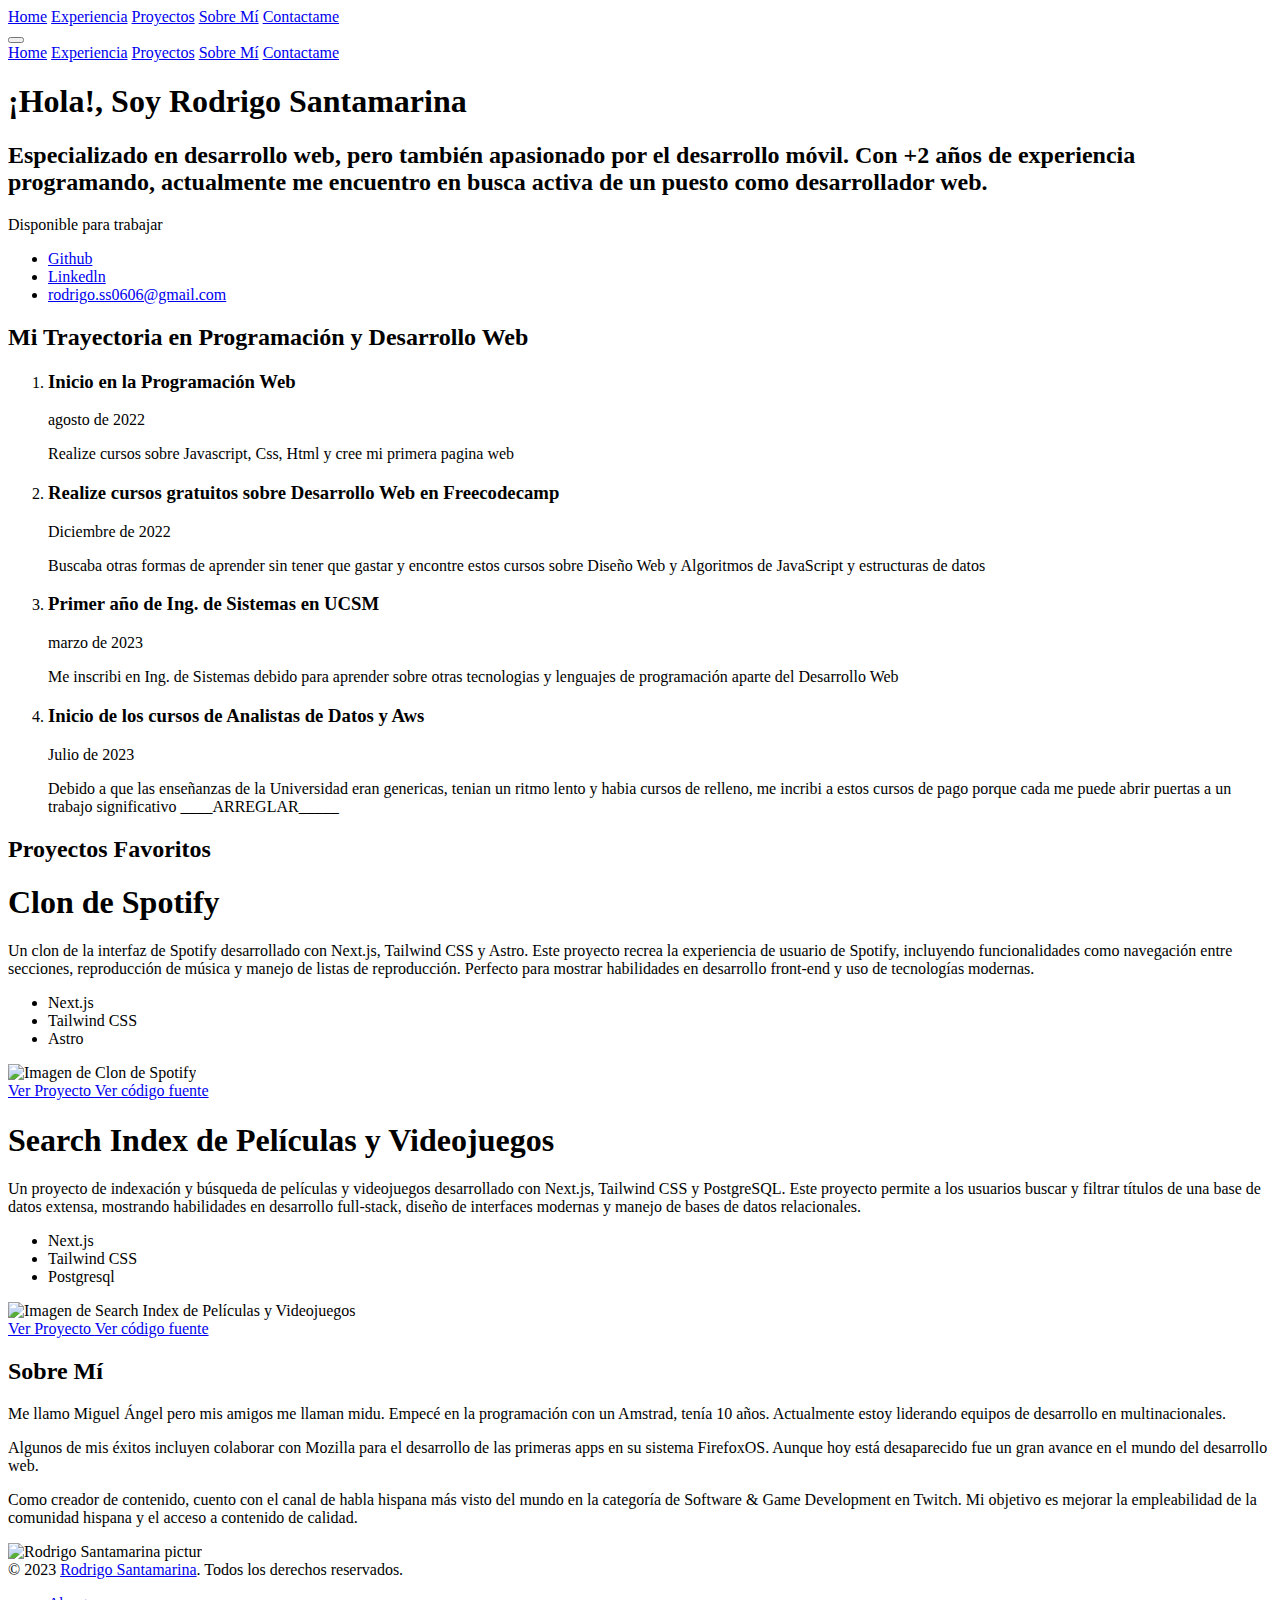
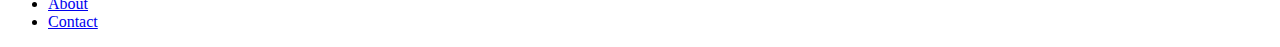
==== ejercicios/ejercicio_01/index.html @ 7a1667be "ejercicios completos" ====
<!DOCTYPE html>
<html lang="en" data-astro-cid-sckkx6r4>
  <head>
    <meta charset="UTF-8" />
    <meta name="description" content="Astro description" />
    <meta name="viewport" content="width=device-width" />
    <link rel="icon" type="image/svg+xml" href="/favicon.svg" />
    <title>Portafolio de Rodrigo S.S. - Desarollador web</title>
    <meta
      name="description"
      content="Portafolio de Rodrigo Sucapuca Santamarina, desarrollador web especializado en crear soluciones eficientes y atractivas. Explora proyectos, habilidades, y experiencia en desarrollo web."
    />
    <meta
      name="keywords"
      content="portafolio, desarrollador web, Rodrigo Sucapuca Santamarina, proyectos web, HTML, CSS, JavaScript, React, desarrollo web"
    />
    <meta name="author" content="Rodrigo Sucapuca Santamarina" />
    <link rel="stylesheet" href="/_astro/index.0lMDP-ty.css" />
    <script type="module" src="/_astro/hoisted.aRa5R7Tn.js"></script>
  </head>
  <body data-astro-cid-sckkx6r4>
    <main data-astro-cid-sckkx6r4>
      <header
        class="sticky md:flex hidden top-0 z-10 backdrop-filter backdrop-blur-lg justify-center items-center xl:w-[1280px] w-full h-full py-2 mx-auto"
      >
        <nav
          class="flex items-center justify-between max-w-[520px] w-full font-semibold"
        >
          <a
            class="hover:bg-white/30 text-white/80 gap-1 rounded-3xl px-3 py-1 box-content font-medium flex items-center"
            href="#top"
          >
            Home</a
          >
          <a
            class="hover:bg-white/30 text-white/80 gap-1 rounded-3xl px-3 py-1 box-content font-medium flex items-center"
            href="#experiencia"
          >
            Experiencia</a
          >
          <a
            class="hover:bg-white/30 text-white/80 gap-1 rounded-3xl px-3 py-1 box-content font-medium flex items-center"
            href="#proyectos"
          >
            Proyectos</a
          >
          <a
            class="hover:bg-white/30 text-white/80 gap-1 w-auto rounded-3xl px-3 py-1 box-content font-medium flex items-center justify-center"
            href="#sobre-mi"
          >
            <span class="whitespace-nowrap">Sobre Mí</span></a
          >
          <a
            class="hover:bg-white/30 text-white/80 gap-1 rounded-3xl px-3 py-1 box-content font-medium flex items-center"
            href="#contacto"
            >Contactame</a
          >
        </nav>
      </header>
      <button
        id="buttonSideMenu"
        class="fixed md:hidden text-white/80 p-2 w-full top-0"
      ></button>
      <header
        id="sideMenu"
        class="fixed hidden w-full h-full z-10 bg-[#020202]/40 transform transition-transform duration-500 ease-in-out"
      >
        <nav
          class="flex flex-col left-0 h-full items-center max-w-[520px] w-52 bg-[#020202] font-semibold"
        >
          <a
            class="hover:bg-white/30 text-white/80 gap-1 w-full py-4 box-content border-b-[1px] border-white border-solid font-medium flex items-center justify-center"
            href="#top"
          >
            Home</a
          >
          <a
            class="hover:bg-white/30 text-white/80 gap-1 w-full py-4 box-content border-b-[1px] border-white border-solid font-medium flex items-center justify-center"
            href="#experiencia"
          >
            Experiencia</a
          >
          <a
            class="hover:bg-white/30 text-white/80 gap-1 w-full py-4 box-content border-b-[1px] border-white border-solid font-medium flex items-center justify-center"
            href="#proyectos"
          >
            Proyectos</a
          >
          <a
            class="hover:bg-white/30 text-white/80 gap-1 w-full py-4 box-content border-b-[1px] border-white border-solid font-medium flex items-center justify-center"
            href="#sobre-mi"
          >
            <span>Sobre Mí</span></a
          >
          <a
            class="hover:bg-white/30 text-white/80 gap-1 w-full py-4 box-content border-b-[1px] border-white border-solid font-medium flex items-center justify-center"
            href="#contacto"
          >
            Contactame</a
          >
        </nav>
      </header>
      <main class="px-4">
        <section
          id="undefined"
          class="flex flex-col py-44 max-w-[1000px] m-auto pb-72"
        >
          <h1
            class="flex gap-2 md:text-4xl lg:text-5xl font-bold text-3xl mb-8 lg:mb-12 text-white opacity-90"
          >
            ¡Hola!, Soy Rodrigo Santamarina
          </h1>
          <h2
            class="text-lg sm:text-xl md:text-xl lg:text-2xl opacity-90 text-pretty"
          >
            Especializado en desarrollo web, pero también apasionado por el
            desarrollo móvil. Con <b>+2 años de experiencia programando</b>,
            actualmente me encuentro
            <strong>en busca activa de un puesto como desarrollador web</strong
            >.
          </h2>
          <nav class="mt-8 flex gap-3">
            <div
              class="flex items-center border-r-2 border-[#908f8d] border-solid pr-4"
            >
              <span class="relative flex overflow-hidden rounded-full p-[1px]">
                <span
                  class="absolute inset-[-1000%] animate-[spin_2s_linear_infinite] bg-[conic-gradient(from_90deg_at_50%_50%,#E2CBFF_0%,#393BB2_50%,#E2CBFF_100%)]"
                ></span>
                <div
                  class="inline-flex h-full w-full select-none items-center justify-center rounded-full bg-slate-950/90 px-3 py-1 text-sm font-medium text-white backdrop-blur-3xl"
                >
                  Disponible para trabajar
                </div>
              </span>
            </div>
            <ul class="flex gap-4 flex-wrap">
              <li>
                <a
                  href="https://github.com/Rodrigoss06"
                  class="rounded-full bg-white/5 hover:scale-110 hover:bg-white/10 transition border border-white/5 flex justify-center items-center gap-x-2 py-1 px-3 text-white"
                  href="https://github.com/Rodrigoss06"
                  target="_blank"
                >
                  Github
                </a>
              </li>
              <li>
                <a
                  href="https://www.linkedin.com/in/rodrigo-sucapuca-santamarina-329515211/"
                  class="rounded-full bg-white/5 hover:scale-110 hover:bg-white/10 transition border border-white/5 flex justify-center items-center gap-x-2 py-1 px-3 text-white"
                  href="https://www.linkedin.com/in/rodrigo-sucapuca-santamarina-329515211/"
                  target="_blank"
                >
                  Linkedln
                </a>
              </li>
              <li>
                <a
                  href="/"
                  class="rounded-full bg-white/5 hover:scale-110 hover:bg-white/10 transition border border-white/5 flex justify-center items-center gap-x-2 py-1 px-3 text-white"
                  href="/"
                  target="_blank"
                >
                  rodrigo.ss0606@gmail.com
                </a>
              </li>
            </ul>
          </nav>
        </section>
        <section
          id="experiencia"
          class="flex flex-col undefined max-w-[1000px] m-auto pb-72"
        >
          <h2
            class="flex gap-3 text-3xl font-semibold mb-6 text-white opacity-85"
          >
            Mi Trayectoria en Programación y Desarrollo Web
          </h2>
          <ol class="relative border-s border-gray-200 dark:border-gray-700">
            <li class="mb-10 ms-4">
              <div
                class="absolute w-3 h-3 bg-gray-200 rounded-full mt-1.5 -start-1.5 border border-white dark:border-gray-900 dark:bg-gray-700"
              ></div>
              <article
                class="group p-4 rounded-lg flex max-w-4xl flex-col -inset-2 -z-[1] transition lg:-inset-6 lg:block hover:bg-cyan-800/30 hover:shadow-[inset_0_1px_0_0_rgba(148,163,184,0.1)] hover:drop-shadow-lg focus-within:bg-cyan-800/30 focus-within:shadow-[inset_0_1px_0_0_rgba(148,163,184,0.1)] focus-within:drop-shadow-lg"
              >
                <header class="mb-8 space-y-3">
                  <h3
                    class="text-2xl font-bold text-white group-hover:text-[#FACC15]"
                  >
                    <span>Inicio en la Programación Web</span>
                  </h3>
                  <time
                    class="mb-1 text-lg font-semibold leading-none opacity-60"
                    >agosto de 2022
                  </time>
                </header>
                <div class="space-y-[11h]">
                  <p
                    class="mb-4 text-pretty text-lg font-normal text-white opacity-75"
                  >
                    Realize cursos sobre Javascript, Css, Html y cree mi primera
                    pagina web
                  </p>
                </div>
              </article>
            </li>
            <li class="mb-10 ms-4">
              <div
                class="absolute w-3 h-3 bg-gray-200 rounded-full mt-1.5 -start-1.5 border border-white dark:border-gray-900 dark:bg-gray-700"
              ></div>
              <article
                class="group p-4 rounded-lg flex max-w-4xl flex-col -inset-2 -z-[1] transition lg:-inset-6 lg:block hover:bg-cyan-800/30 hover:shadow-[inset_0_1px_0_0_rgba(148,163,184,0.1)] hover:drop-shadow-lg focus-within:bg-cyan-800/30 focus-within:shadow-[inset_0_1px_0_0_rgba(148,163,184,0.1)] focus-within:drop-shadow-lg"
              >
                <header class="mb-8 space-y-3">
                  <h3
                    class="text-2xl font-bold text-white group-hover:text-[#FACC15]"
                  >
                    <span
                      >Realize cursos gratuitos sobre Desarrollo Web en
                      Freecodecamp</span
                    >
                  </h3>
                  <time
                    class="mb-1 text-lg font-semibold leading-none opacity-60"
                    >Diciembre de 2022
                  </time>
                </header>
                <div class="space-y-[11h]">
                  <p
                    class="mb-4 text-pretty text-lg font-normal text-white opacity-75"
                  >
                    Buscaba otras formas de aprender sin tener que gastar y
                    encontre estos cursos sobre Diseño Web y Algoritmos de
                    JavaScript y estructuras de datos
                  </p>
                </div>
              </article>
            </li>
            <li class="mb-10 ms-4">
              <div
                class="absolute w-3 h-3 bg-gray-200 rounded-full mt-1.5 -start-1.5 border border-white dark:border-gray-900 dark:bg-gray-700"
              ></div>
              <article
                class="group p-4 rounded-lg flex max-w-4xl flex-col -inset-2 -z-[1] transition lg:-inset-6 lg:block hover:bg-cyan-800/30 hover:shadow-[inset_0_1px_0_0_rgba(148,163,184,0.1)] hover:drop-shadow-lg focus-within:bg-cyan-800/30 focus-within:shadow-[inset_0_1px_0_0_rgba(148,163,184,0.1)] focus-within:drop-shadow-lg"
              >
                <header class="mb-8 space-y-3">
                  <h3
                    class="text-2xl font-bold text-white group-hover:text-[#FACC15]"
                  >
                    <span>Primer año de Ing. de Sistemas en UCSM</span>
                  </h3>
                  <time
                    class="mb-1 text-lg font-semibold leading-none opacity-60"
                    >marzo de 2023
                  </time>
                </header>
                <div class="space-y-[11h]">
                  <p
                    class="mb-4 text-pretty text-lg font-normal text-white opacity-75"
                  >
                    Me inscribi en Ing. de Sistemas debido para aprender sobre
                    otras tecnologias y lenguajes de programación aparte del
                    Desarrollo Web
                  </p>
                </div>
              </article>
            </li>
            <li class="mb-10 ms-4">
              <div
                class="absolute w-3 h-3 bg-gray-200 rounded-full mt-1.5 -start-1.5 border border-white dark:border-gray-900 dark:bg-gray-700"
              ></div>
              <article
                class="group p-4 rounded-lg flex max-w-4xl flex-col -inset-2 -z-[1] transition lg:-inset-6 lg:block hover:bg-cyan-800/30 hover:shadow-[inset_0_1px_0_0_rgba(148,163,184,0.1)] hover:drop-shadow-lg focus-within:bg-cyan-800/30 focus-within:shadow-[inset_0_1px_0_0_rgba(148,163,184,0.1)] focus-within:drop-shadow-lg"
              >
                <header class="mb-8 space-y-3">
                  <h3
                    class="text-2xl font-bold text-white group-hover:text-[#FACC15]"
                  >
                    <span
                      >Inicio de los cursos de Analistas de Datos y Aws</span
                    >
                  </h3>
                  <time
                    class="mb-1 text-lg font-semibold leading-none opacity-60"
                    >Julio de 2023
                  </time>
                </header>
                <div class="space-y-[11h]">
                  <p
                    class="mb-4 text-pretty text-lg font-normal text-white opacity-75"
                  >
                    Debido a que las enseñanzas de la Universidad eran
                    genericas, tenian un ritmo lento y habia cursos de relleno,
                    me incribi a estos cursos de pago porque cada me puede abrir
                    puertas a un trabajo significativo ____ARREGLAR_____
                  </p>
                </div>
              </article>
            </li>
          </ol>
        </section>
        <section
          id="proyectos"
          class="flex flex-col undefined max-w-[1000px] m-auto pb-72"
        >
          <h2
            class="flex gap-3 mb-8 text-2xl items-center text-white opacity-85"
          >
            Proyectos Favoritos
          </h2>
          <article
            class="flex flex-col justify-center items-center bg-gradient-to-br from-[rgb(25,25,25)] to-purple-800/15 p-6 rounded-lg shadow-md mb-16"
          >
            <h1 class="lg:text-3xl text-2xl font-bold text-white mb-2">
              Clon de Spotify
            </h1>
            <p class="lg:text-xl text-gray-400 mb-4">
              Un clon de la interfaz de Spotify desarrollado con Next.js,
              Tailwind CSS y Astro. Este proyecto recrea la experiencia de
              usuario de Spotify, incluyendo funcionalidades como navegación
              entre secciones, reproducción de música y manejo de listas de
              reproducción. Perfecto para mostrar habilidades en desarrollo
              front-end y uso de tecnologías modernas.
            </p>
            <ul class="flex space-x-2 mb-2" style="align-self: flex-start">
              <li>
                <span
                  class="text-sm rounded flex gap-2 py-1 px-1 bg-black text-white"
                  >Next.js</span
                >
              </li>
              <li>
                <span
                  class="text-sm rounded flex gap-2 py-1 px-1 bg-white text-black"
                  >Tailwind CSS</span
                >
              </li>
              <li>
                <span
                  class="text-sm rounded flex gap-2 py-1 px-1 bg-white text-black"
                  >Astro</span
                >
              </li>
            </ul>
            <img
              src="/projects/ClonSpotify.jpg"
              alt="Imagen de Clon de Spotify"
              class="w-full h-auto mb-4 rounded shadow-2xl shadow-white/10"
            />
            <div class="flex space-x-4">
              <a
                href="https://clon-spotify-astrojs.pages.dev/"
                target="_blank"
                class="inline-flex justify-center gap-x-2 items-center px-2 py-1 md:px-4 md:py-2 text-xs md:text-base transition font-medium bg-white/5 border-gray-300 rounded-full hover:bg-gray-100 hover:scale-110 hover:bg-white/10 focus:z-10 focus:ring-4 focus:outline-none focus:ring-gray-200"
              >
                Ver Proyecto </a
              ><a
                href="https://github.com/Rodrigoss06/Clon-spoty-astrojs"
                target="_blank"
                class="inline-flex justify-center gap-x-2 items-center px-2 py-1 md:px-4 md:py-2 text-xs md:text-base transition font-medium bg-white/5 border-gray-300 rounded-full hover:bg-gray-100 hover:scale-110 hover:bg-white/10 focus:z-10 focus:ring-4 focus:outline-none focus:ring-gray-200"
              >
                Ver código fuente
              </a>
            </div>
          </article>
          <article
            class="flex flex-col justify-center items-center bg-gradient-to-br from-[rgb(25,25,25)] to-purple-800/15 p-6 rounded-lg shadow-md mb-16"
          >
            <h1 class="lg:text-3xl text-2xl font-bold text-white mb-2">
              Search Index de Películas y Videojuegos
            </h1>
            <p class="lg:text-xl text-gray-400 mb-4">
              Un proyecto de indexación y búsqueda de películas y videojuegos
              desarrollado con Next.js, Tailwind CSS y PostgreSQL. Este proyecto
              permite a los usuarios buscar y filtrar títulos de una base de
              datos extensa, mostrando habilidades en desarrollo full-stack,
              diseño de interfaces modernas y manejo de bases de datos
              relacionales.
            </p>
            <ul class="flex space-x-2 mb-2" style="align-self: flex-start">
              <li>
                <span
                  class="text-sm rounded flex gap-2 py-1 px-1 bg-black text-white"
                  >Next.js</span
                >
              </li>
              <li>
                <span
                  class="text-sm rounded flex gap-2 py-1 px-1 bg-white text-black"
                  >Tailwind CSS</span
                >
              </li>
              <li>
                <span
                  class="text-sm rounded flex gap-2 py-1 px-1 bg-[#31668F] text-whitw"
                  >Postgresql</span
                >
              </li>
            </ul>
            <img
              src="/projects/SearchIndexed.webp"
              alt="Imagen de Search Index de Películas y Videojuegos"
              class="w-full h-auto mb-4 rounded shadow-2xl shadow-white/10"
            />
            <div class="flex space-x-4">
              <a
                href="https://search-index-movies-videogames.pages.dev/"
                target="_blank"
                class="inline-flex justify-center gap-x-2 items-center px-2 py-1 md:px-4 md:py-2 text-xs md:text-base transition font-medium bg-white/5 border-gray-300 rounded-full hover:bg-gray-100 hover:scale-110 hover:bg-white/10 focus:z-10 focus:ring-4 focus:outline-none focus:ring-gray-200"
              >
                Ver Proyecto </a
              ><a
                href="https://github.com/Rodrigoss06/Search-index-movies-videogames"
                target="_blank"
                class="inline-flex justify-center gap-x-2 items-center px-2 py-1 md:px-4 md:py-2 text-xs md:text-base transition font-medium bg-white/5 border-gray-300 rounded-full hover:bg-gray-100 hover:scale-110 hover:bg-white/10 focus:z-10 focus:ring-4 focus:outline-none focus:ring-gray-200"
              >
                Ver código fuente
              </a>
            </div>
          </article>
        </section>
        <section
          id="sobre-mi"
          class="flex flex-col undefined max-w-[1000px] m-auto pb-72"
        >
          <h2
            class="flex gap-3 mb-8 text-2xl items-center text-white opacity-85"
          >
            Sobre Mí
          </h2>
          <article class="flex gap-x-10">
            <div class="[&>p]:mb-4">
              <p>
                Me llamo Miguel Ángel pero mis amigos me llaman midu. Empecé en
                la programación con un Amstrad, tenía 10 años. Actualmente estoy
                liderando equipos de desarrollo en multinacionales.
              </p>
              <p>
                Algunos de mis éxitos incluyen colaborar con Mozilla para el
                desarrollo de las primeras apps en su sistema FirefoxOS. Aunque
                hoy está desaparecido fue un gran avance en el mundo del
                desarrollo web.
              </p>
              <p>
                Como creador de contenido, cuento con el canal de habla hispana
                más visto del mundo en la categoría de Software & Game
                Development en Twitch. Mi objetivo es mejorar la empleabilidad
                de la comunidad hispana y el acceso a contenido de calidad.
              </p>
            </div>
            <img
              class="size-64 rounded-full"
              src="/about.png"
              alt="Rodrigo Santamarina pictur"
            />
          </article>
        </section>
      </main>
      <footer
        class="rounded-lg shadow m-4 bg-gray-800 xl:w-[1280px] w-full h-full mx-auto"
      >
        <div
          class="w-full mx-auto max-w-screen-xl p-4 md:flex md:items-center md:justify-between"
        >
          <span class="text-sm sm:text-center text-gray-400 hover:underline"
            >© 2023 <a href="#" class="hover:underline">Rodrigo Santamarina</a>.
            Todos los derechos reservados.
          </span>
          <ul
            class="flex flex-wrap items-center mt-3 text-sm font-medium text-gray-400 sm:mt-0"
          >
            <li>
              <a href="#" target="_blank" class="hover:underline me-4 md:me-6"
                >About</a
              >
            </li>
            <li>
              <a href="#" target="_blank" class="hover:underline">Contact</a>
            </li>
          </ul>
        </div>
      </footer>
      <div
        data-particles
        class="pointer-events-none absolute inset-0 top-0 z-50 mx-auto w-full max-w-screen-lg"
        data-astro-cid-sckkx6r4
      >
        <!-- Inspired by: https://cruip.com/how-to-create-a-beautiful-particle-animation-with-html-canvas/ --><particle-canvas
          quantity="80"
          color="rgb(255, 255, 255)"
        ></particle-canvas>
      </div>
    </main>
  </body>
</html>
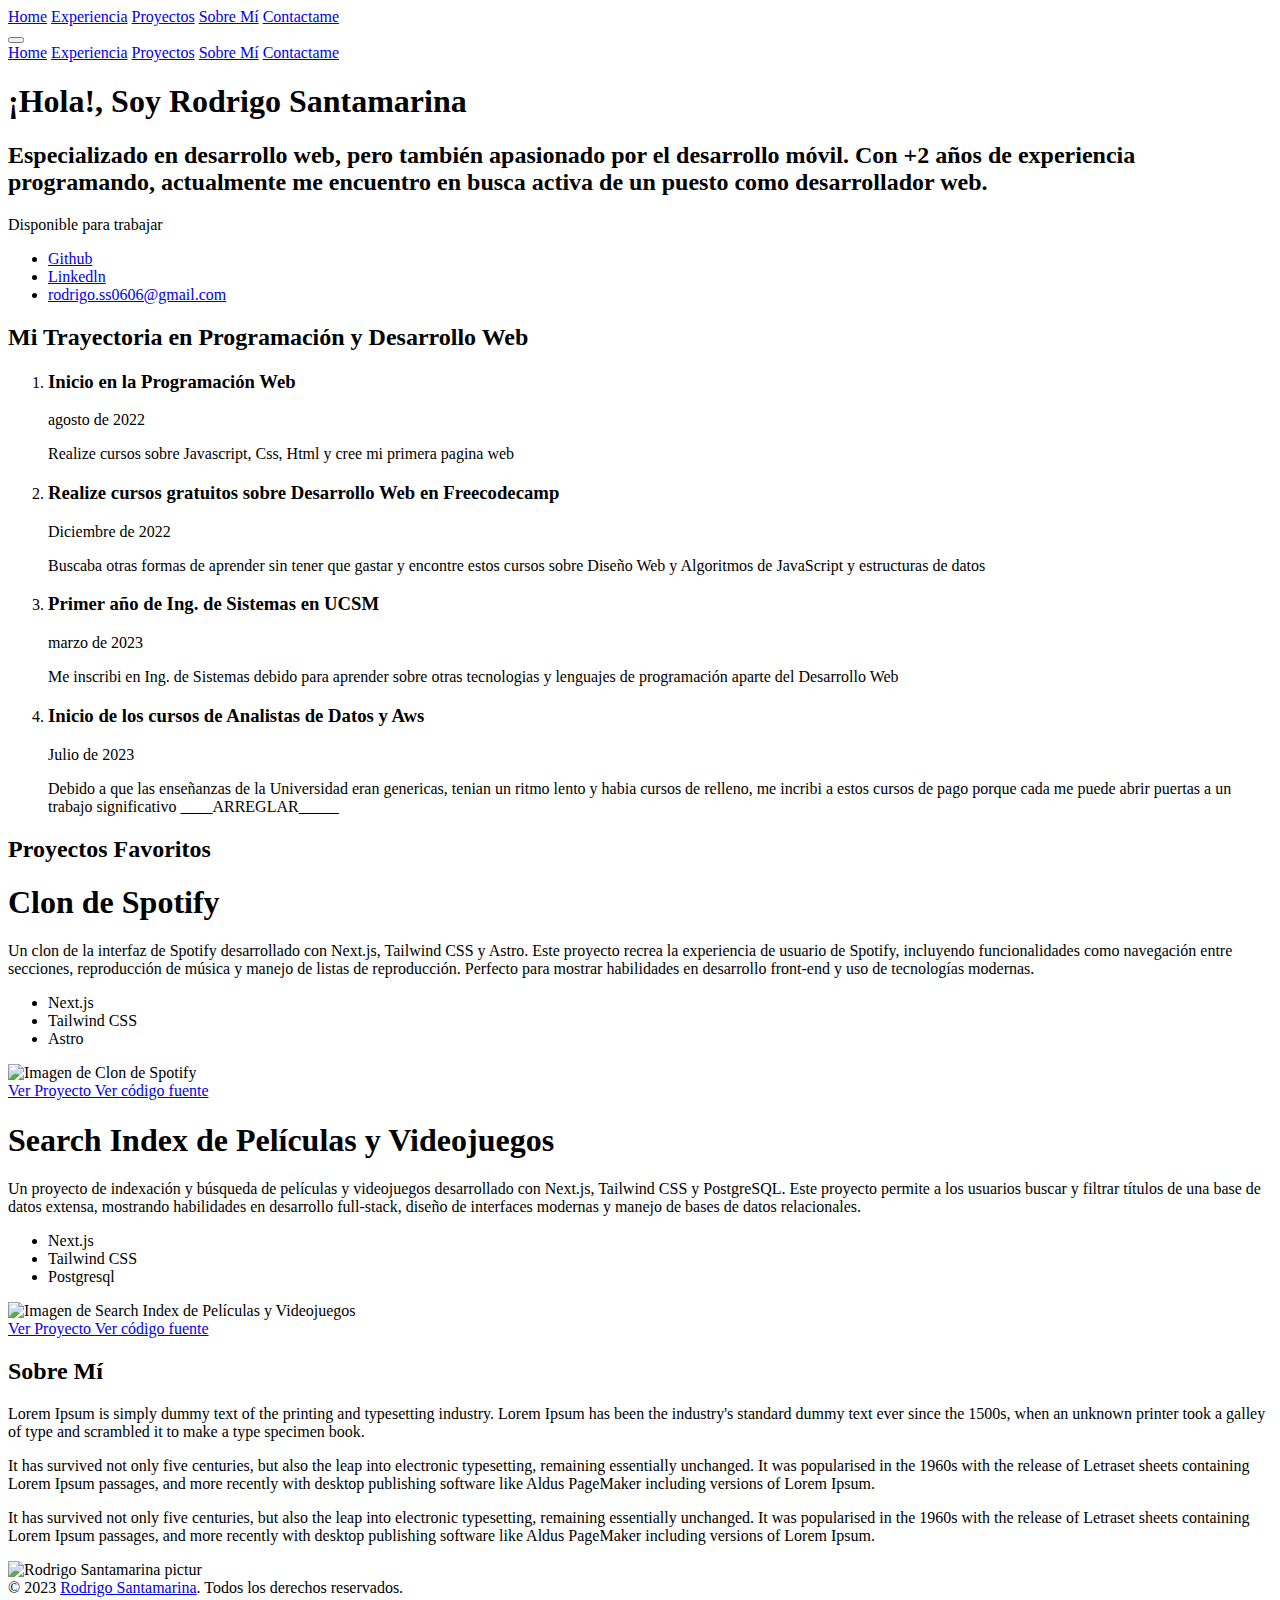
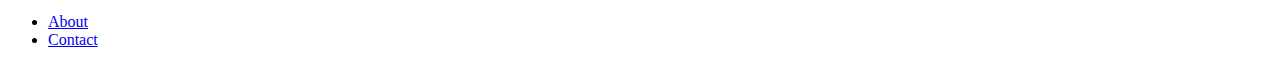
==== commit f3a6923e: "ajuste about" ====
--- a/ejercicios/ejercicio_01/index.html
+++ b/ejercicios/ejercicio_01/index.html
@@ -433,21 +433,13 @@
           <article class="flex gap-x-10">
             <div class="[&>p]:mb-4">
               <p>
-                Me llamo Miguel Ángel pero mis amigos me llaman midu. Empecé en
-                la programación con un Amstrad, tenía 10 años. Actualmente estoy
-                liderando equipos de desarrollo en multinacionales.
+                Lorem Ipsum is simply dummy text of the printing and typesetting industry. Lorem Ipsum has been the industry's standard dummy text ever since the 1500s, when an unknown printer took a galley of type and scrambled it to make a type specimen book.
               </p>
               <p>
-                Algunos de mis éxitos incluyen colaborar con Mozilla para el
-                desarrollo de las primeras apps en su sistema FirefoxOS. Aunque
-                hoy está desaparecido fue un gran avance en el mundo del
-                desarrollo web.
+                It has survived not only five centuries, but also the leap into electronic typesetting, remaining essentially unchanged. It was popularised in the 1960s with the release of Letraset sheets containing Lorem Ipsum passages, and more recently with desktop publishing software like Aldus PageMaker including versions of Lorem Ipsum.
               </p>
               <p>
-                Como creador de contenido, cuento con el canal de habla hispana
-                más visto del mundo en la categoría de Software & Game
-                Development en Twitch. Mi objetivo es mejorar la empleabilidad
-                de la comunidad hispana y el acceso a contenido de calidad.
+                It has survived not only five centuries, but also the leap into electronic typesetting, remaining essentially unchanged. It was popularised in the 1960s with the release of Letraset sheets containing Lorem Ipsum passages, and more recently with desktop publishing software like Aldus PageMaker including versions of Lorem Ipsum.
               </p>
             </div>
             <img
@@ -486,8 +478,7 @@
         data-particles
         class="pointer-events-none absolute inset-0 top-0 z-50 mx-auto w-full max-w-screen-lg"
         data-astro-cid-sckkx6r4
-      >
-        <!-- Inspired by: https://cruip.com/how-to-create-a-beautiful-particle-animation-with-html-canvas/ --><particle-canvas
+      ><particle-canvas
           quantity="80"
           color="rgb(255, 255, 255)"
         ></particle-canvas>
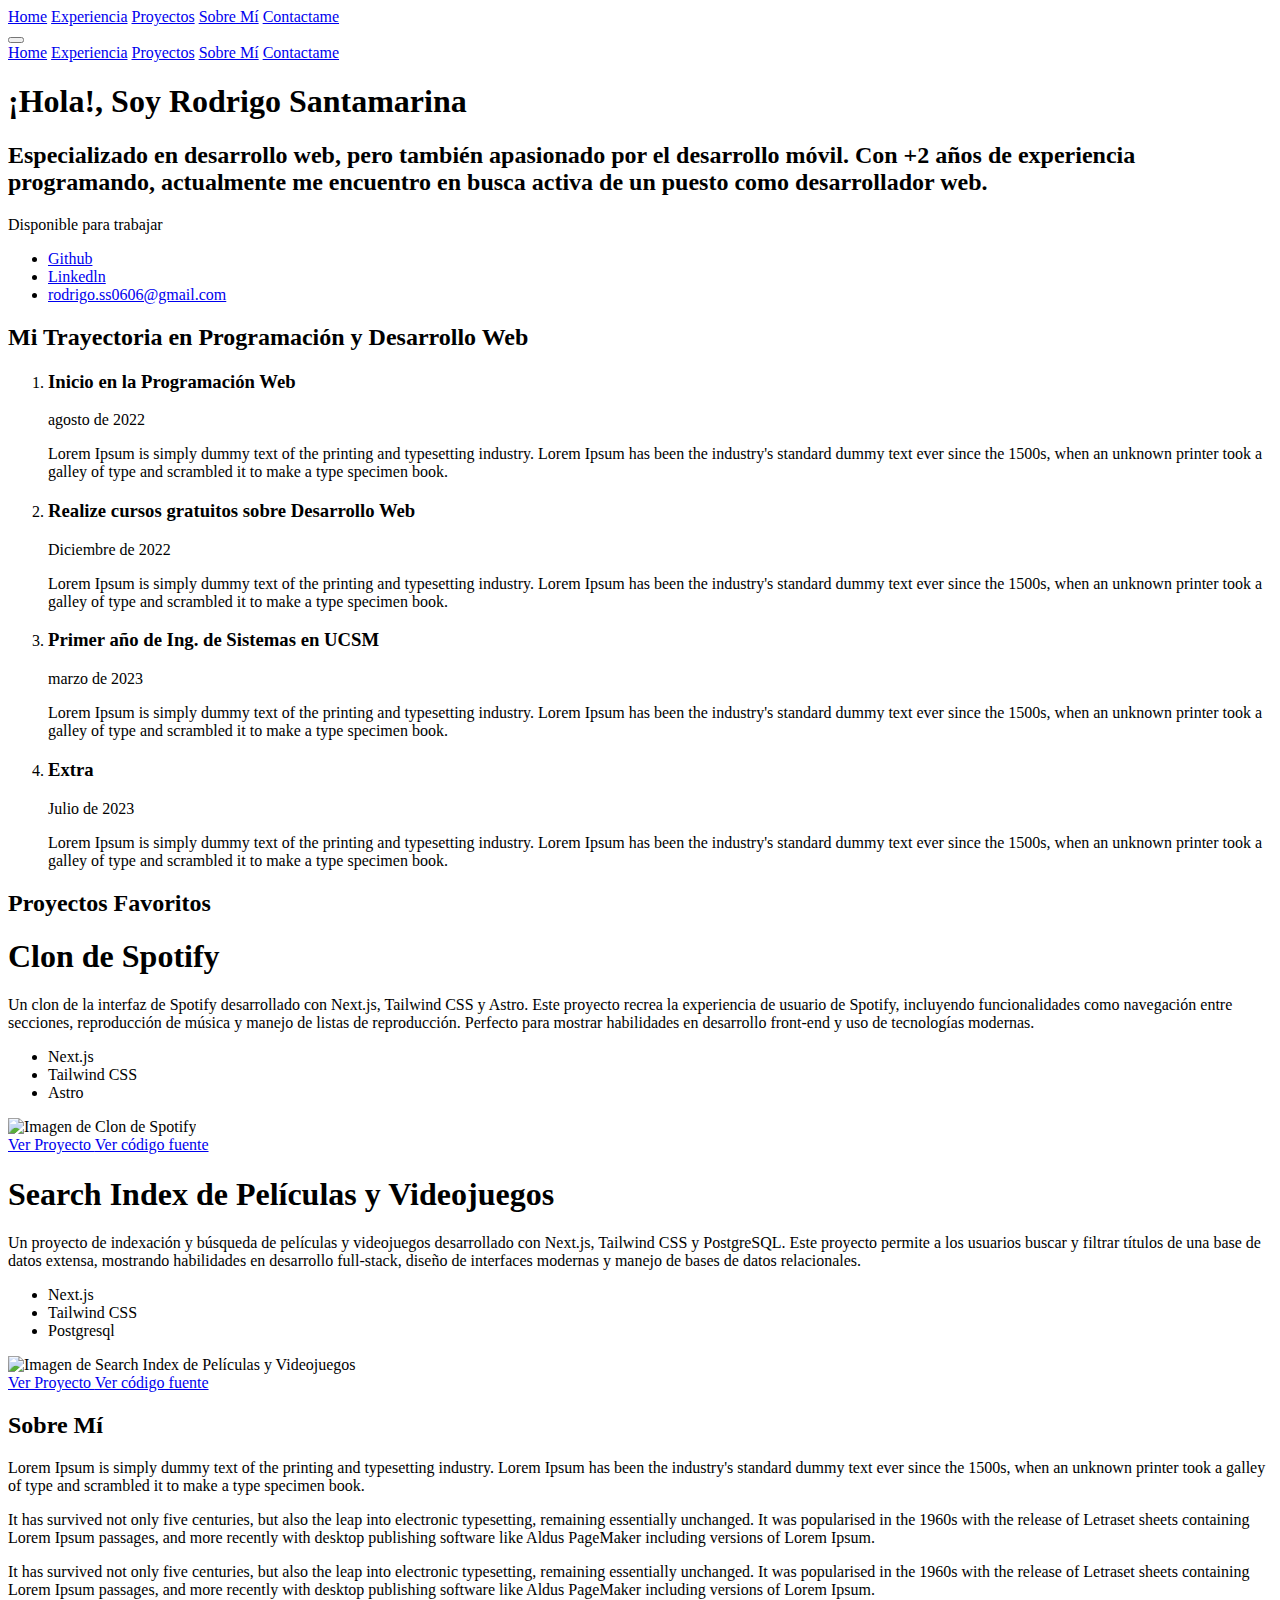
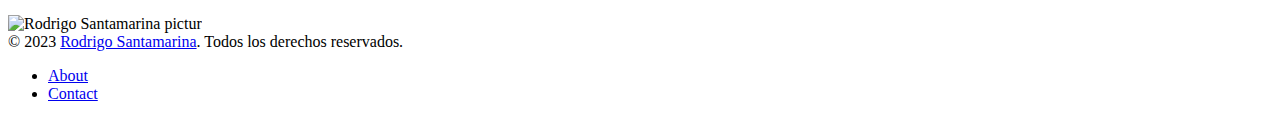
==== commit 5132924e: "ajuste trayectoria" ====
--- a/ejercicios/ejercicio_01/index.html
+++ b/ejercicios/ejercicio_01/index.html
@@ -200,8 +200,7 @@
                   <p
                     class="mb-4 text-pretty text-lg font-normal text-white opacity-75"
                   >
-                    Realize cursos sobre Javascript, Css, Html y cree mi primera
-                    pagina web
+                  Lorem Ipsum is simply dummy text of the printing and typesetting industry. Lorem Ipsum has been the industry's standard dummy text ever since the 1500s, when an unknown printer took a galley of type and scrambled it to make a type specimen book.
                   </p>
                 </div>
               </article>
@@ -218,8 +217,7 @@
                     class="text-2xl font-bold text-white group-hover:text-[#FACC15]"
                   >
                     <span
-                      >Realize cursos gratuitos sobre Desarrollo Web en
-                      Freecodecamp</span
+                      >Realize cursos gratuitos sobre Desarrollo Web </span
                     >
                   </h3>
                   <time
@@ -231,9 +229,7 @@
                   <p
                     class="mb-4 text-pretty text-lg font-normal text-white opacity-75"
                   >
-                    Buscaba otras formas de aprender sin tener que gastar y
-                    encontre estos cursos sobre Diseño Web y Algoritmos de
-                    JavaScript y estructuras de datos
+                  Lorem Ipsum is simply dummy text of the printing and typesetting industry. Lorem Ipsum has been the industry's standard dummy text ever since the 1500s, when an unknown printer took a galley of type and scrambled it to make a type specimen book.
                   </p>
                 </div>
               </article>
@@ -260,9 +256,7 @@
                   <p
                     class="mb-4 text-pretty text-lg font-normal text-white opacity-75"
                   >
-                    Me inscribi en Ing. de Sistemas debido para aprender sobre
-                    otras tecnologias y lenguajes de programación aparte del
-                    Desarrollo Web
+                  Lorem Ipsum is simply dummy text of the printing and typesetting industry. Lorem Ipsum has been the industry's standard dummy text ever since the 1500s, when an unknown printer took a galley of type and scrambled it to make a type specimen book.
                   </p>
                 </div>
               </article>
@@ -279,7 +273,7 @@
                     class="text-2xl font-bold text-white group-hover:text-[#FACC15]"
                   >
                     <span
-                      >Inicio de los cursos de Analistas de Datos y Aws</span
+                      >Extra</span
                     >
                   </h3>
                   <time
@@ -291,10 +285,7 @@
                   <p
                     class="mb-4 text-pretty text-lg font-normal text-white opacity-75"
                   >
-                    Debido a que las enseñanzas de la Universidad eran
-                    genericas, tenian un ritmo lento y habia cursos de relleno,
-                    me incribi a estos cursos de pago porque cada me puede abrir
-                    puertas a un trabajo significativo ____ARREGLAR_____
+                  Lorem Ipsum is simply dummy text of the printing and typesetting industry. Lorem Ipsum has been the industry's standard dummy text ever since the 1500s, when an unknown printer took a galley of type and scrambled it to make a type specimen book.
                   </p>
                 </div>
               </article>
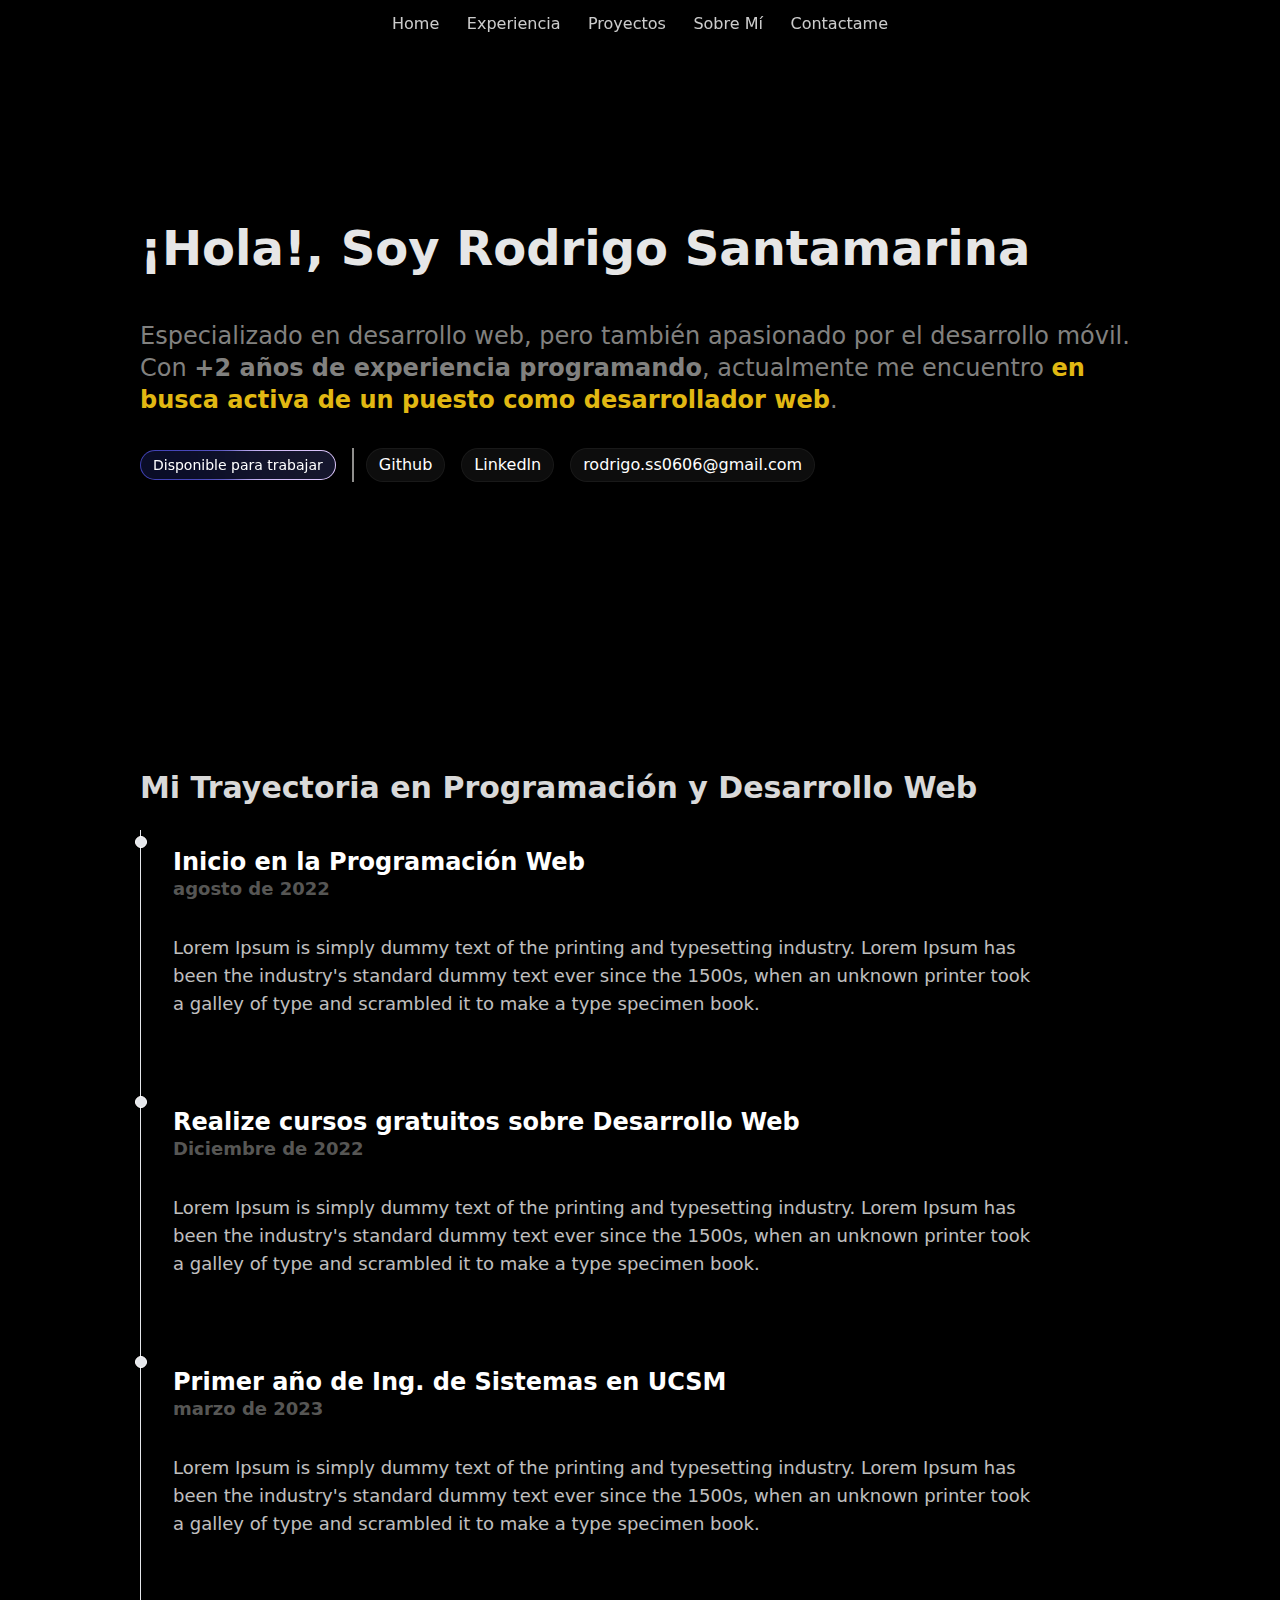
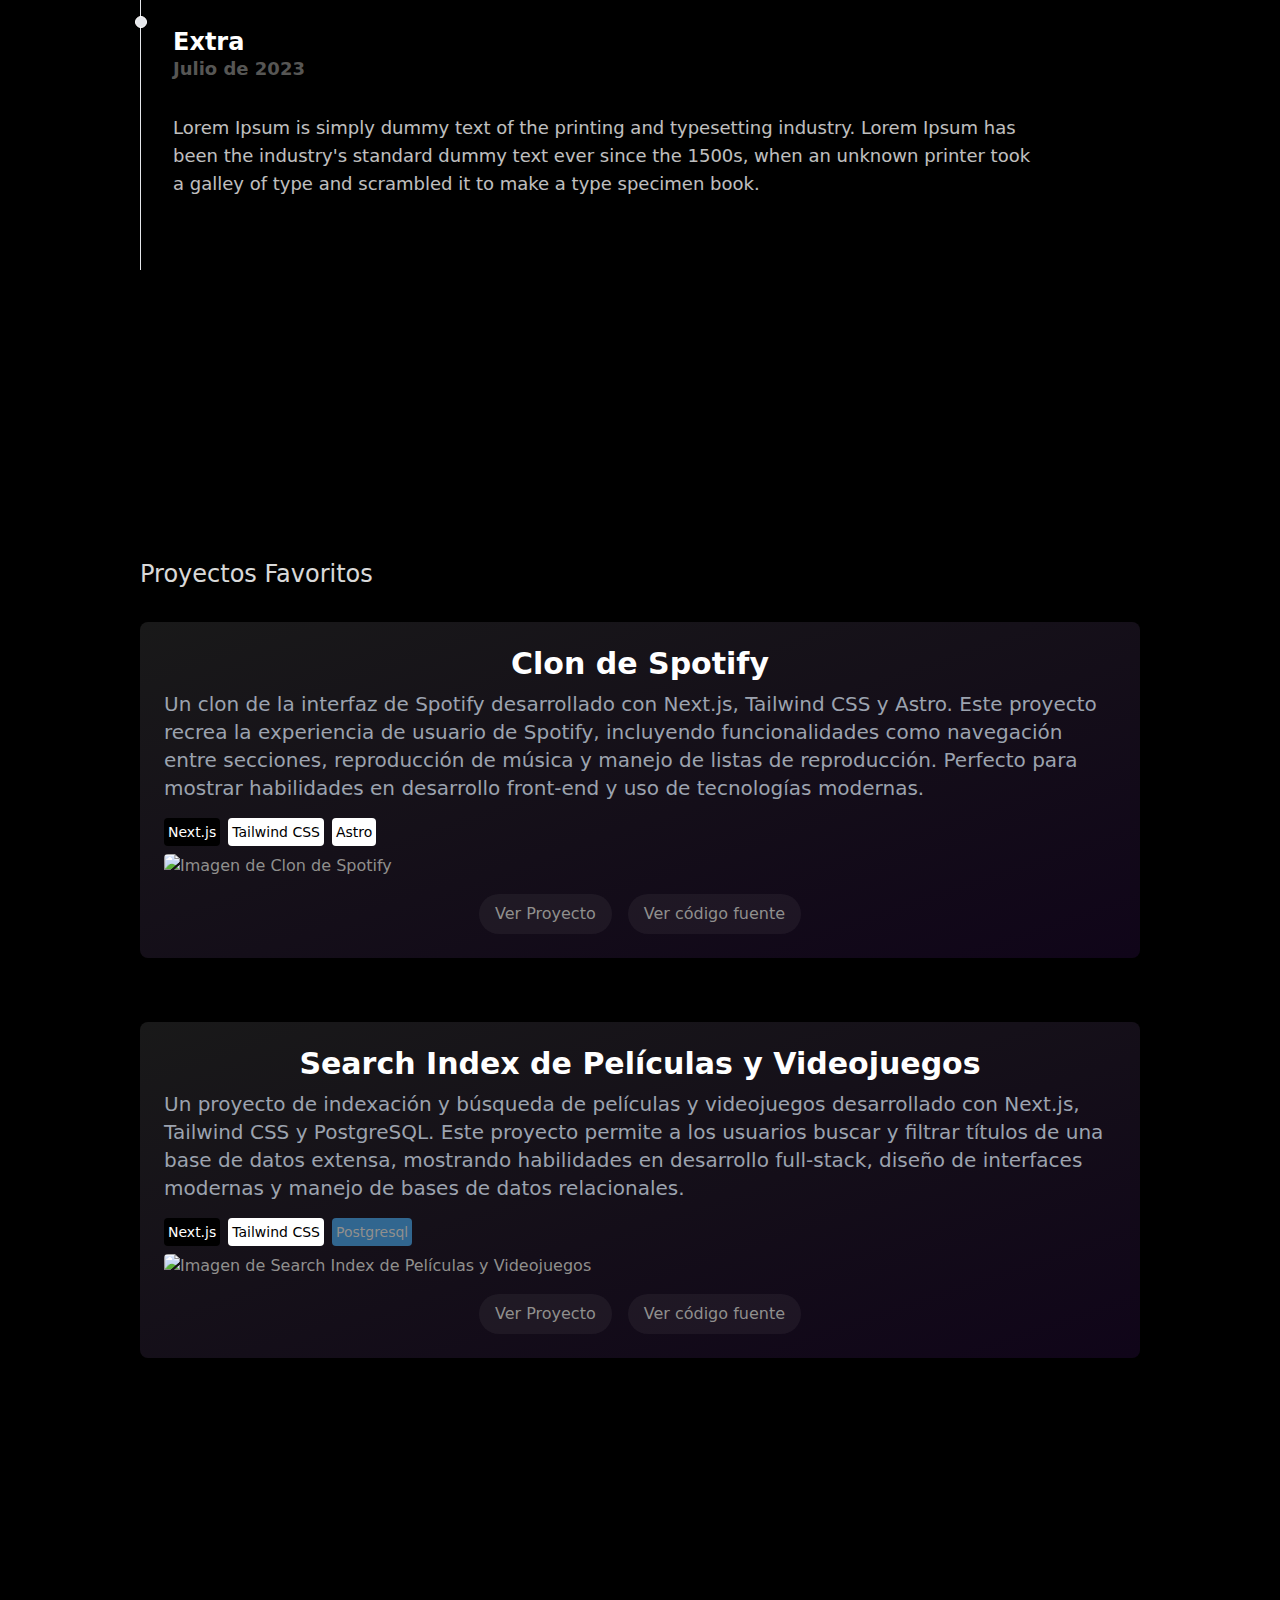
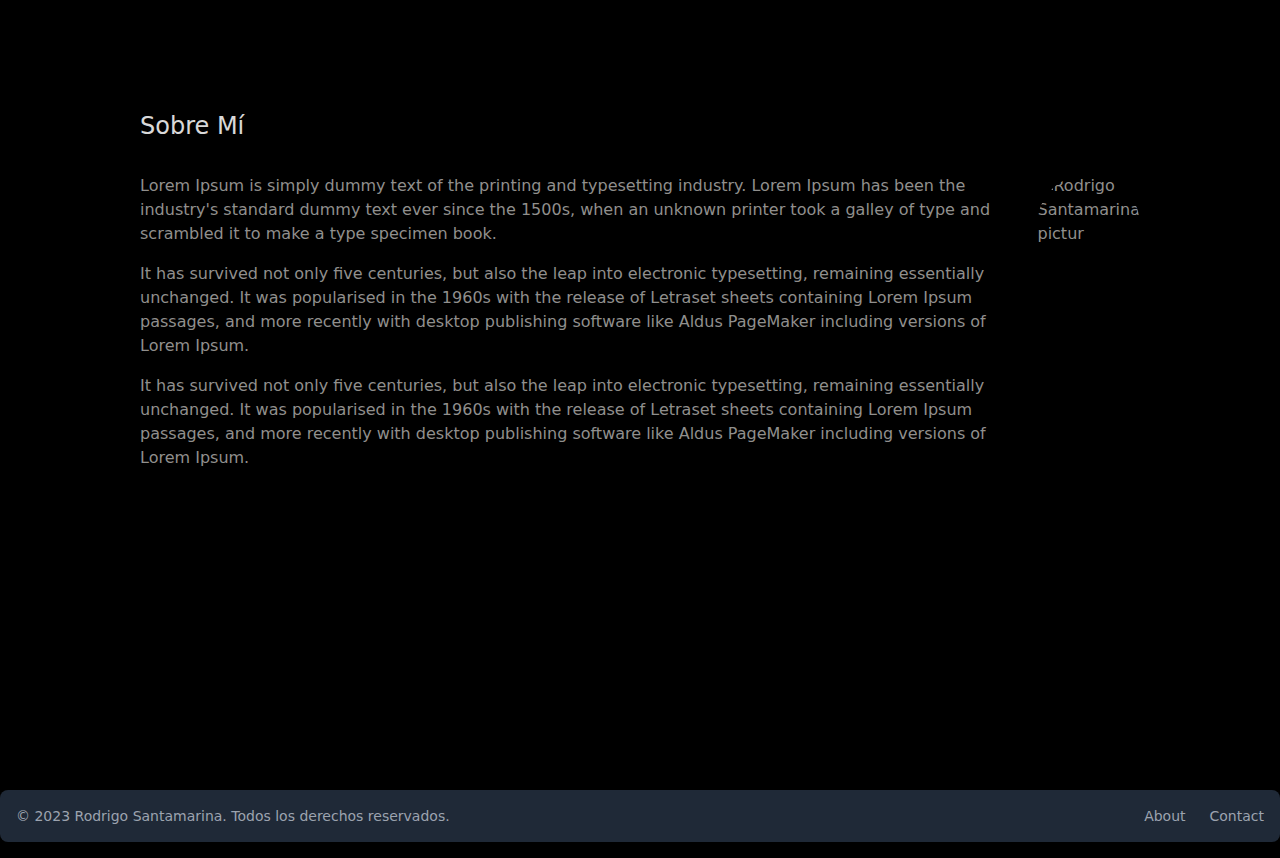
==== commit e05d06ed: "correccion ruta css" ====
--- a/ejercicios/ejercicio_01/index.html
+++ b/ejercicios/ejercicio_01/index.html
@@ -15,8 +15,8 @@
       content="portafolio, desarrollador web, Rodrigo Sucapuca Santamarina, proyectos web, HTML, CSS, JavaScript, React, desarrollo web"
     />
     <meta name="author" content="Rodrigo Sucapuca Santamarina" />
-    <link rel="stylesheet" href="/_astro/index.0lMDP-ty.css" />
-    <script type="module" src="/_astro/hoisted.aRa5R7Tn.js"></script>
+    <link rel="stylesheet" href="./_astro/index.0lMDP-ty.css" />
+    <script type="module" src="./_astro/hoisted.aRa5R7Tn.js"></script>
   </head>
   <body data-astro-cid-sckkx6r4>
     <main data-astro-cid-sckkx6r4>
--- a/ejercicios/ejercicio_01/_astro/index.0lMDP-ty.css
+++ b/ejercicios/ejercicio_01/_astro/index.0lMDP-ty.css
@@ -0,0 +1 @@
+*,:before,:after{box-sizing:border-box;border-width:0;border-style:solid;border-color:#e5e7eb}:before,:after{--tw-content: ""}html,:host{line-height:1.5;-webkit-text-size-adjust:100%;-moz-tab-size:4;-o-tab-size:4;tab-size:4;font-family:ui-sans-serif,system-ui,sans-serif,"Apple Color Emoji","Segoe UI Emoji",Segoe UI Symbol,"Noto Color Emoji";font-feature-settings:normal;font-variation-settings:normal;-webkit-tap-highlight-color:transparent}body{margin:0;line-height:inherit}hr{height:0;color:inherit;border-top-width:1px}abbr:where([title]){-webkit-text-decoration:underline dotted;text-decoration:underline dotted}h1,h2,h3,h4,h5,h6{font-size:inherit;font-weight:inherit}a{color:inherit;text-decoration:inherit}b,strong{font-weight:bolder}code,kbd,samp,pre{font-family:ui-monospace,SFMono-Regular,Menlo,Monaco,Consolas,Liberation Mono,Courier New,monospace;font-feature-settings:normal;font-variation-settings:normal;font-size:1em}small{font-size:80%}sub,sup{font-size:75%;line-height:0;position:relative;vertical-align:baseline}sub{bottom:-.25em}sup{top:-.5em}table{text-indent:0;border-color:inherit;border-collapse:collapse}button,input,optgroup,select,textarea{font-family:inherit;font-feature-settings:inherit;font-variation-settings:inherit;font-size:100%;font-weight:inherit;line-height:inherit;color:inherit;margin:0;padding:0}button,select{text-transform:none}button,[type=button],[type=reset],[type=submit]{-webkit-appearance:button;background-color:transparent;background-image:none}:-moz-focusring{outline:auto}:-moz-ui-invalid{box-shadow:none}progress{vertical-align:baseline}::-webkit-inner-spin-button,::-webkit-outer-spin-button{height:auto}[type=search]{-webkit-appearance:textfield;outline-offset:-2px}::-webkit-search-decoration{-webkit-appearance:none}::-webkit-file-upload-button{-webkit-appearance:button;font:inherit}summary{display:list-item}blockquote,dl,dd,h1,h2,h3,h4,h5,h6,hr,figure,p,pre{margin:0}fieldset{margin:0;padding:0}legend{padding:0}ol,ul,menu{list-style:none;margin:0;padding:0}dialog{padding:0}textarea{resize:vertical}input::-moz-placeholder,textarea::-moz-placeholder{opacity:1;color:#9ca3af}input::placeholder,textarea::placeholder{opacity:1;color:#9ca3af}button,[role=button]{cursor:pointer}:disabled{cursor:default}img,svg,video,canvas,audio,iframe,embed,object{display:block;vertical-align:middle}img,video{max-width:100%;height:auto}[hidden]{display:none}*,:before,:after{--tw-border-spacing-x: 0;--tw-border-spacing-y: 0;--tw-translate-x: 0;--tw-translate-y: 0;--tw-rotate: 0;--tw-skew-x: 0;--tw-skew-y: 0;--tw-scale-x: 1;--tw-scale-y: 1;--tw-pan-x: ;--tw-pan-y: ;--tw-pinch-zoom: ;--tw-scroll-snap-strictness: proximity;--tw-gradient-from-position: ;--tw-gradient-via-position: ;--tw-gradient-to-position: ;--tw-ordinal: ;--tw-slashed-zero: ;--tw-numeric-figure: ;--tw-numeric-spacing: ;--tw-numeric-fraction: ;--tw-ring-inset: ;--tw-ring-offset-width: 0px;--tw-ring-offset-color: #fff;--tw-ring-color: rgb(59 130 246 / .5);--tw-ring-offset-shadow: 0 0 #0000;--tw-ring-shadow: 0 0 #0000;--tw-shadow: 0 0 #0000;--tw-shadow-colored: 0 0 #0000;--tw-blur: ;--tw-brightness: ;--tw-contrast: ;--tw-grayscale: ;--tw-hue-rotate: ;--tw-invert: ;--tw-saturate: ;--tw-sepia: ;--tw-drop-shadow: ;--tw-backdrop-blur: ;--tw-backdrop-brightness: ;--tw-backdrop-contrast: ;--tw-backdrop-grayscale: ;--tw-backdrop-hue-rotate: ;--tw-backdrop-invert: ;--tw-backdrop-opacity: ;--tw-backdrop-saturate: ;--tw-backdrop-sepia: }::backdrop{--tw-border-spacing-x: 0;--tw-border-spacing-y: 0;--tw-translate-x: 0;--tw-translate-y: 0;--tw-rotate: 0;--tw-skew-x: 0;--tw-skew-y: 0;--tw-scale-x: 1;--tw-scale-y: 1;--tw-pan-x: ;--tw-pan-y: ;--tw-pinch-zoom: ;--tw-scroll-snap-strictness: proximity;--tw-gradient-from-position: ;--tw-gradient-via-position: ;--tw-gradient-to-position: ;--tw-ordinal: ;--tw-slashed-zero: ;--tw-numeric-figure: ;--tw-numeric-spacing: ;--tw-numeric-fraction: ;--tw-ring-inset: ;--tw-ring-offset-width: 0px;--tw-ring-offset-color: #fff;--tw-ring-color: rgb(59 130 246 / .5);--tw-ring-offset-shadow: 0 0 #0000;--tw-ring-shadow: 0 0 #0000;--tw-shadow: 0 0 #0000;--tw-shadow-colored: 0 0 #0000;--tw-blur: ;--tw-brightness: ;--tw-contrast: ;--tw-grayscale: ;--tw-hue-rotate: ;--tw-invert: ;--tw-saturate: ;--tw-sepia: ;--tw-drop-shadow: ;--tw-backdrop-blur: ;--tw-backdrop-brightness: ;--tw-backdrop-contrast: ;--tw-backdrop-grayscale: ;--tw-backdrop-hue-rotate: ;--tw-backdrop-invert: ;--tw-backdrop-opacity: ;--tw-backdrop-saturate: ;--tw-backdrop-sepia: }.container{width:100%}@media (min-width: 640px){.container{max-width:640px}}@media (min-width: 768px){.container{max-width:768px}}@media (min-width: 1024px){.container{max-width:1024px}}@media (min-width: 1280px){.container{max-width:1280px}}@media (min-width: 1536px){.container{max-width:1536px}}.pointer-events-none{pointer-events:none}.static{position:static}.fixed{position:fixed}.absolute{position:absolute}.relative{position:relative}.sticky{position:sticky}.-inset-2{inset:-.5rem}.inset-0{inset:0}.inset-\[-1000\%\]{inset:-1000%}.-start-1{inset-inline-start:-.25rem}.-start-1\.5{inset-inline-start:-.375rem}.left-0{left:0}.top-0{top:0}.-z-\[1\]{z-index:-1}.z-10{z-index:10}.z-50{z-index:50}.m-4{margin:1rem}.m-auto{margin:auto}.mx-auto{margin-left:auto;margin-right:auto}.mb-1{margin-bottom:.25rem}.mb-10{margin-bottom:2.5rem}.mb-16{margin-bottom:4rem}.mb-2{margin-bottom:.5rem}.mb-4{margin-bottom:1rem}.mb-6{margin-bottom:1.5rem}.mb-8{margin-bottom:2rem}.me-4{margin-inline-end:1rem}.ms-2{margin-inline-start:.5rem}.ms-4{margin-inline-start:1rem}.mt-1{margin-top:.25rem}.mt-1\.5{margin-top:.375rem}.mt-3{margin-top:.75rem}.mt-8{margin-top:2rem}.box-content{box-sizing:content-box}.block{display:block}.flex{display:flex}.inline-flex{display:inline-flex}.grid{display:grid}.hidden{display:none}.size-12{width:3rem;height:3rem}.size-4{width:1rem;height:1rem}.size-5{width:1.25rem;height:1.25rem}.size-64{width:16rem;height:16rem}.h-3{height:.75rem}.h-auto{height:auto}.h-full{height:100%}.w-3{width:.75rem}.w-52{width:13rem}.w-auto{width:auto}.w-full{width:100%}.max-w-4xl{max-width:56rem}.max-w-\[1000px\]{max-width:1000px}.max-w-\[520px\]{max-width:520px}.max-w-screen-lg{max-width:1024px}.max-w-screen-xl{max-width:1280px}.translate-x-0{--tw-translate-x: 0px;transform:translate(var(--tw-translate-x),var(--tw-translate-y)) rotate(var(--tw-rotate)) skew(var(--tw-skew-x)) skewY(var(--tw-skew-y)) scaleX(var(--tw-scale-x)) scaleY(var(--tw-scale-y))}.transform{transform:translate(var(--tw-translate-x),var(--tw-translate-y)) rotate(var(--tw-rotate)) skew(var(--tw-skew-x)) skewY(var(--tw-skew-y)) scaleX(var(--tw-scale-x)) scaleY(var(--tw-scale-y))}@keyframes spin{to{transform:rotate(360deg)}}.animate-\[spin_2s_linear_infinite\]{animation:spin 2s linear infinite}.select-none{-webkit-user-select:none;-moz-user-select:none;user-select:none}.resize{resize:both}.flex-col{flex-direction:column}.flex-wrap{flex-wrap:wrap}.items-center{align-items:center}.justify-center{justify-content:center}.justify-between{justify-content:space-between}.gap-1{gap:.25rem}.gap-2{gap:.5rem}.gap-3{gap:.75rem}.gap-4{gap:1rem}.gap-x-10{-moz-column-gap:2.5rem;column-gap:2.5rem}.gap-x-2{-moz-column-gap:.5rem;column-gap:.5rem}.space-x-2>:not([hidden])~:not([hidden]){--tw-space-x-reverse: 0;margin-right:calc(.5rem * var(--tw-space-x-reverse));margin-left:calc(.5rem * calc(1 - var(--tw-space-x-reverse)))}.space-x-4>:not([hidden])~:not([hidden]){--tw-space-x-reverse: 0;margin-right:calc(1rem * var(--tw-space-x-reverse));margin-left:calc(1rem * calc(1 - var(--tw-space-x-reverse)))}.space-y-3>:not([hidden])~:not([hidden]){--tw-space-y-reverse: 0;margin-top:calc(.75rem * calc(1 - var(--tw-space-y-reverse)));margin-bottom:calc(.75rem * var(--tw-space-y-reverse))}.space-y-\[11h\]>:not([hidden])~:not([hidden]){--tw-space-y-reverse: 0;margin-top:calc(11h * calc(1 - var(--tw-space-y-reverse)));margin-bottom:calc(11h * var(--tw-space-y-reverse))}.overflow-hidden{overflow:hidden}.whitespace-nowrap{white-space:nowrap}.text-pretty{text-wrap:pretty}.rounded{border-radius:.25rem}.rounded-3xl{border-radius:1.5rem}.rounded-full{border-radius:9999px}.rounded-lg{border-radius:.5rem}.border{border-width:1px}.border-b-\[1px\]{border-bottom-width:1px}.border-r-2{border-right-width:2px}.border-s{border-inline-start-width:1px}.border-solid{border-style:solid}.border-\[\#908f8d\]{--tw-border-opacity: 1;border-color:rgb(144 143 141 / var(--tw-border-opacity))}.border-gray-200{--tw-border-opacity: 1;border-color:rgb(229 231 235 / var(--tw-border-opacity))}.border-gray-300{--tw-border-opacity: 1;border-color:rgb(209 213 219 / var(--tw-border-opacity))}.border-white{--tw-border-opacity: 1;border-color:rgb(255 255 255 / var(--tw-border-opacity))}.border-white\/5{border-color:#ffffff0d}.bg-\[\#020202\]{--tw-bg-opacity: 1;background-color:rgb(2 2 2 / var(--tw-bg-opacity))}.bg-\[\#020202\]\/40{background-color:#02020266}.bg-\[\#31668F\]{--tw-bg-opacity: 1;background-color:rgb(49 102 143 / var(--tw-bg-opacity))}.bg-black{--tw-bg-opacity: 1;background-color:rgb(0 0 0 / var(--tw-bg-opacity))}.bg-gray-200{--tw-bg-opacity: 1;background-color:rgb(229 231 235 / var(--tw-bg-opacity))}.bg-gray-800{--tw-bg-opacity: 1;background-color:rgb(31 41 55 / var(--tw-bg-opacity))}.bg-slate-950\/90{background-color:#020617e6}.bg-white{--tw-bg-opacity: 1;background-color:rgb(255 255 255 / var(--tw-bg-opacity))}.bg-white\/5{background-color:#ffffff0d}.bg-\[conic-gradient\(from_90deg_at_50\%_50\%\,\#E2CBFF_0\%\,\#393BB2_50\%\,\#E2CBFF_100\%\)\]{background-image:conic-gradient(from 90deg at 50% 50%,#e2cbff,#393bb2,#e2cbff)}.bg-gradient-to-br{background-image:linear-gradient(to bottom right,var(--tw-gradient-stops))}.from-\[rgb\(25\,25\,25\)\]{--tw-gradient-from: rgb(25,25,25) var(--tw-gradient-from-position);--tw-gradient-to: rgb(25 25 25 / 0) var(--tw-gradient-to-position);--tw-gradient-stops: var(--tw-gradient-from), var(--tw-gradient-to)}.to-purple-800\/15{--tw-gradient-to: rgb(107 33 168 / .15) var(--tw-gradient-to-position)}.p-2{padding:.5rem}.p-4{padding:1rem}.p-6{padding:1.5rem}.p-\[1px\]{padding:1px}.px-1{padding-left:.25rem;padding-right:.25rem}.px-2{padding-left:.5rem;padding-right:.5rem}.px-3{padding-left:.75rem;padding-right:.75rem}.px-4{padding-left:1rem;padding-right:1rem}.py-1{padding-top:.25rem;padding-bottom:.25rem}.py-2{padding-top:.5rem;padding-bottom:.5rem}.py-4{padding-top:1rem;padding-bottom:1rem}.py-44{padding-top:11rem;padding-bottom:11rem}.pb-72{padding-bottom:18rem}.pr-4{padding-right:1rem}.text-2xl{font-size:1.5rem;line-height:2rem}.text-3xl{font-size:1.875rem;line-height:2.25rem}.text-lg{font-size:1.125rem;line-height:1.75rem}.text-sm{font-size:.875rem;line-height:1.25rem}.text-xs{font-size:.75rem;line-height:1rem}.font-bold{font-weight:700}.font-medium{font-weight:500}.font-normal{font-weight:400}.font-semibold{font-weight:600}.leading-none{line-height:1}.text-black{--tw-text-opacity: 1;color:rgb(0 0 0 / var(--tw-text-opacity))}.text-gray-400{--tw-text-opacity: 1;color:rgb(156 163 175 / var(--tw-text-opacity))}.text-gray-900{--tw-text-opacity: 1;color:rgb(17 24 39 / var(--tw-text-opacity))}.text-white{--tw-text-opacity: 1;color:rgb(255 255 255 / var(--tw-text-opacity))}.text-white\/80{color:#fffc}.opacity-60{opacity:.6}.opacity-75{opacity:.75}.opacity-85{opacity:.85}.opacity-90{opacity:.9}.shadow{--tw-shadow: 0 1px 3px 0 rgb(0 0 0 / .1), 0 1px 2px -1px rgb(0 0 0 / .1);--tw-shadow-colored: 0 1px 3px 0 var(--tw-shadow-color), 0 1px 2px -1px var(--tw-shadow-color);box-shadow:var(--tw-ring-offset-shadow, 0 0 #0000),var(--tw-ring-shadow, 0 0 #0000),var(--tw-shadow)}.shadow-2xl{--tw-shadow: 0 25px 50px -12px rgb(0 0 0 / .25);--tw-shadow-colored: 0 25px 50px -12px var(--tw-shadow-color);box-shadow:var(--tw-ring-offset-shadow, 0 0 #0000),var(--tw-ring-shadow, 0 0 #0000),var(--tw-shadow)}.shadow-md{--tw-shadow: 0 4px 6px -1px rgb(0 0 0 / .1), 0 2px 4px -2px rgb(0 0 0 / .1);--tw-shadow-colored: 0 4px 6px -1px var(--tw-shadow-color), 0 2px 4px -2px var(--tw-shadow-color);box-shadow:var(--tw-ring-offset-shadow, 0 0 #0000),var(--tw-ring-shadow, 0 0 #0000),var(--tw-shadow)}.shadow-white\/10{--tw-shadow-color: rgb(255 255 255 / .1);--tw-shadow: var(--tw-shadow-colored)}.backdrop-blur-3xl{--tw-backdrop-blur: blur(64px);-webkit-backdrop-filter:var(--tw-backdrop-blur) var(--tw-backdrop-brightness) var(--tw-backdrop-contrast) var(--tw-backdrop-grayscale) var(--tw-backdrop-hue-rotate) var(--tw-backdrop-invert) var(--tw-backdrop-opacity) var(--tw-backdrop-saturate) var(--tw-backdrop-sepia);backdrop-filter:var(--tw-backdrop-blur) var(--tw-backdrop-brightness) var(--tw-backdrop-contrast) var(--tw-backdrop-grayscale) var(--tw-backdrop-hue-rotate) var(--tw-backdrop-invert) var(--tw-backdrop-opacity) var(--tw-backdrop-saturate) var(--tw-backdrop-sepia)}.backdrop-blur-lg{--tw-backdrop-blur: blur(16px);-webkit-backdrop-filter:var(--tw-backdrop-blur) var(--tw-backdrop-brightness) var(--tw-backdrop-contrast) var(--tw-backdrop-grayscale) var(--tw-backdrop-hue-rotate) var(--tw-backdrop-invert) var(--tw-backdrop-opacity) var(--tw-backdrop-saturate) var(--tw-backdrop-sepia);backdrop-filter:var(--tw-backdrop-blur) var(--tw-backdrop-brightness) var(--tw-backdrop-contrast) var(--tw-backdrop-grayscale) var(--tw-backdrop-hue-rotate) var(--tw-backdrop-invert) var(--tw-backdrop-opacity) var(--tw-backdrop-saturate) var(--tw-backdrop-sepia)}.backdrop-filter{-webkit-backdrop-filter:var(--tw-backdrop-blur) var(--tw-backdrop-brightness) var(--tw-backdrop-contrast) var(--tw-backdrop-grayscale) var(--tw-backdrop-hue-rotate) var(--tw-backdrop-invert) var(--tw-backdrop-opacity) var(--tw-backdrop-saturate) var(--tw-backdrop-sepia);backdrop-filter:var(--tw-backdrop-blur) var(--tw-backdrop-brightness) var(--tw-backdrop-contrast) var(--tw-backdrop-grayscale) var(--tw-backdrop-hue-rotate) var(--tw-backdrop-invert) var(--tw-backdrop-opacity) var(--tw-backdrop-saturate) var(--tw-backdrop-sepia)}.transition{transition-property:color,background-color,border-color,text-decoration-color,fill,stroke,opacity,box-shadow,transform,filter,-webkit-backdrop-filter;transition-property:color,background-color,border-color,text-decoration-color,fill,stroke,opacity,box-shadow,transform,filter,backdrop-filter;transition-property:color,background-color,border-color,text-decoration-color,fill,stroke,opacity,box-shadow,transform,filter,backdrop-filter,-webkit-backdrop-filter;transition-timing-function:cubic-bezier(.4,0,.2,1);transition-duration:.15s}.transition-transform{transition-property:transform;transition-timing-function:cubic-bezier(.4,0,.2,1);transition-duration:.15s}.duration-500{transition-duration:.5s}.ease-in-out{transition-timing-function:cubic-bezier(.4,0,.2,1)}.focus-within\:bg-cyan-800\/30:focus-within{background-color:#155e754d}.focus-within\:shadow-\[inset_0_1px_0_0_rgba\(148\,163\,184\,0\.1\)\]:focus-within{--tw-shadow: inset 0 1px 0 0 rgba(148,163,184,.1);--tw-shadow-colored: inset 0 1px 0 0 var(--tw-shadow-color);box-shadow:var(--tw-ring-offset-shadow, 0 0 #0000),var(--tw-ring-shadow, 0 0 #0000),var(--tw-shadow)}.focus-within\:drop-shadow-lg:focus-within{--tw-drop-shadow: drop-shadow(0 10px 8px rgb(0 0 0 / .04)) drop-shadow(0 4px 3px rgb(0 0 0 / .1));filter:var(--tw-blur) var(--tw-brightness) var(--tw-contrast) var(--tw-grayscale) var(--tw-hue-rotate) var(--tw-invert) var(--tw-saturate) var(--tw-sepia) var(--tw-drop-shadow)}.hover\:scale-110:hover{--tw-scale-x: 1.1;--tw-scale-y: 1.1;transform:translate(var(--tw-translate-x),var(--tw-translate-y)) rotate(var(--tw-rotate)) skew(var(--tw-skew-x)) skewY(var(--tw-skew-y)) scaleX(var(--tw-scale-x)) scaleY(var(--tw-scale-y))}.hover\:bg-cyan-800\/30:hover{background-color:#155e754d}.hover\:bg-gray-100:hover{--tw-bg-opacity: 1;background-color:rgb(243 244 246 / var(--tw-bg-opacity))}.hover\:bg-white\/10:hover{background-color:#ffffff1a}.hover\:bg-white\/30:hover{background-color:#ffffff4d}.hover\:text-blue-700:hover{--tw-text-opacity: 1;color:rgb(29 78 216 / var(--tw-text-opacity))}.hover\:underline:hover{text-decoration-line:underline}.hover\:shadow-\[inset_0_1px_0_0_rgba\(148\,163\,184\,0\.1\)\]:hover{--tw-shadow: inset 0 1px 0 0 rgba(148,163,184,.1);--tw-shadow-colored: inset 0 1px 0 0 var(--tw-shadow-color);box-shadow:var(--tw-ring-offset-shadow, 0 0 #0000),var(--tw-ring-shadow, 0 0 #0000),var(--tw-shadow)}.hover\:drop-shadow-lg:hover{--tw-drop-shadow: drop-shadow(0 10px 8px rgb(0 0 0 / .04)) drop-shadow(0 4px 3px rgb(0 0 0 / .1));filter:var(--tw-blur) var(--tw-brightness) var(--tw-contrast) var(--tw-grayscale) var(--tw-hue-rotate) var(--tw-invert) var(--tw-saturate) var(--tw-sepia) var(--tw-drop-shadow)}.focus\:z-10:focus{z-index:10}.focus\:text-blue-700:focus{--tw-text-opacity: 1;color:rgb(29 78 216 / var(--tw-text-opacity))}.focus\:outline-none:focus{outline:2px solid transparent;outline-offset:2px}.focus\:ring-4:focus{--tw-ring-offset-shadow: var(--tw-ring-inset) 0 0 0 var(--tw-ring-offset-width) var(--tw-ring-offset-color);--tw-ring-shadow: var(--tw-ring-inset) 0 0 0 calc(4px + var(--tw-ring-offset-width)) var(--tw-ring-color);box-shadow:var(--tw-ring-offset-shadow),var(--tw-ring-shadow),var(--tw-shadow, 0 0 #0000)}.focus\:ring-gray-200:focus{--tw-ring-opacity: 1;--tw-ring-color: rgb(229 231 235 / var(--tw-ring-opacity))}.group:hover .group-hover\:text-\[\#FACC15\]{--tw-text-opacity: 1;color:rgb(250 204 21 / var(--tw-text-opacity))}@media (min-width: 640px){.sm\:mt-0{margin-top:0}.sm\:text-center{text-align:center}.sm\:text-xl{font-size:1.25rem;line-height:1.75rem}}@media (min-width: 768px){.md\:me-6{margin-inline-end:1.5rem}.md\:flex{display:flex}.md\:hidden{display:none}.md\:items-center{align-items:center}.md\:justify-between{justify-content:space-between}.md\:px-4{padding-left:1rem;padding-right:1rem}.md\:py-2{padding-top:.5rem;padding-bottom:.5rem}.md\:text-4xl{font-size:2.25rem;line-height:2.5rem}.md\:text-base{font-size:1rem;line-height:1.5rem}.md\:text-xl{font-size:1.25rem;line-height:1.75rem}}@media (min-width: 1024px){.lg\:-inset-6{inset:-1.5rem}.lg\:mb-12{margin-bottom:3rem}.lg\:block{display:block}.lg\:size-6{width:1.5rem;height:1.5rem}.lg\:text-2xl{font-size:1.5rem;line-height:2rem}.lg\:text-3xl{font-size:1.875rem;line-height:2.25rem}.lg\:text-5xl{font-size:3rem;line-height:1}.lg\:text-xl{font-size:1.25rem;line-height:1.75rem}}@media (min-width: 1280px){.xl\:w-\[1280px\]{width:1280px}}:is(:where([dir=rtl]) .rtl\:rotate-180){--tw-rotate: 180deg;transform:translate(var(--tw-translate-x),var(--tw-translate-y)) rotate(var(--tw-rotate)) skew(var(--tw-skew-x)) skewY(var(--tw-skew-y)) scaleX(var(--tw-scale-x)) scaleY(var(--tw-scale-y))}:is(:where(.dark) .dark\:border-gray-600){--tw-border-opacity: 1;border-color:rgb(75 85 99 / var(--tw-border-opacity))}:is(:where(.dark) .dark\:border-gray-700){--tw-border-opacity: 1;border-color:rgb(55 65 81 / var(--tw-border-opacity))}:is(:where(.dark) .dark\:border-gray-900){--tw-border-opacity: 1;border-color:rgb(17 24 39 / var(--tw-border-opacity))}:is(:where(.dark) .dark\:bg-gray-700){--tw-bg-opacity: 1;background-color:rgb(55 65 81 / var(--tw-bg-opacity))}:is(:where(.dark) .dark\:bg-gray-800){--tw-bg-opacity: 1;background-color:rgb(31 41 55 / var(--tw-bg-opacity))}:is(:where(.dark) .dark\:text-gray-400){--tw-text-opacity: 1;color:rgb(156 163 175 / var(--tw-text-opacity))}:is(:where(.dark) .dark\:hover\:bg-gray-700:hover){--tw-bg-opacity: 1;background-color:rgb(55 65 81 / var(--tw-bg-opacity))}:is(:where(.dark) .dark\:hover\:text-white:hover){--tw-text-opacity: 1;color:rgb(255 255 255 / var(--tw-text-opacity))}:is(:where(.dark) .dark\:focus\:ring-gray-700:focus){--tw-ring-opacity: 1;--tw-ring-color: rgb(55 65 81 / var(--tw-ring-opacity))}.\[\&\>p\]\:mb-4>p{margin-bottom:1rem}@font-face{font-family:Onest Variable;font-style:normal;font-display:swap;font-weight:100 900;src:url([data-uri]) format("woff2-variations");unicode-range:U+0460-052F,U+1C80-1C88,U+20B4,U+2DE0-2DFF,U+A640-A69F,U+FE2E-FE2F}@font-face{font-family:Onest Variable;font-style:normal;font-display:swap;font-weight:100 900;src:url(/_astro/onest-cyrillic-wght-normal.okE7jKFK.woff2) format("woff2-variations");unicode-range:U+0301,U+0400-045F,U+0490-0491,U+04B0-04B1,U+2116}@font-face{font-family:Onest Variable;font-style:normal;font-display:swap;font-weight:100 900;src:url(/_astro/onest-latin-ext-wght-normal.NATBPiDw.woff2) format("woff2-variations");unicode-range:U+0100-02AF,U+0304,U+0308,U+0329,U+1E00-1E9F,U+1EF2-1EFF,U+2020,U+20A0-20AB,U+20AD-20CF,U+2113,U+2C60-2C7F,U+A720-A7FF}@font-face{font-family:Onest Variable;font-style:normal;font-display:swap;font-weight:100 900;src:url(/_astro/onest-latin-wght-normal.ycwkluYs.woff2) format("woff2-variations");unicode-range:U+0000-00FF,U+0131,U+0152-0153,U+02BB-02BC,U+02C6,U+02DA,U+02DC,U+0304,U+0308,U+0329,U+2000-206F,U+2074,U+20AC,U+2122,U+2191,U+2193,U+2212,U+2215,U+FEFF,U+FFFD}strong{color:#facc15}strong,b{font-weight:700}body:before{position:absolute;content:"";inset:0;width:100%;height:100%;opacity:.8;z-index:-10;background-image:url(/bg.svg);background-position-y:top;background-position-x:40%;background-repeat:no-repeat;background-blend-mode:difference}[data-astro-cid-sckkx6r4][data-particles]{height:60vh;height:60lvh}@media (min-width: 540px){[data-astro-cid-sckkx6r4][data-particles]{height:50vh;height:50lvh}}@media (min-width: 1024px){body{background-position-x:50%}[data-astro-cid-sckkx6r4][data-particles]{height:40vh;height:40lvh}}body{color:#908f8d;background:#000;display:flex;flex-direction:column;min-height:100vh;position:relative;scroll-behavior:none}
